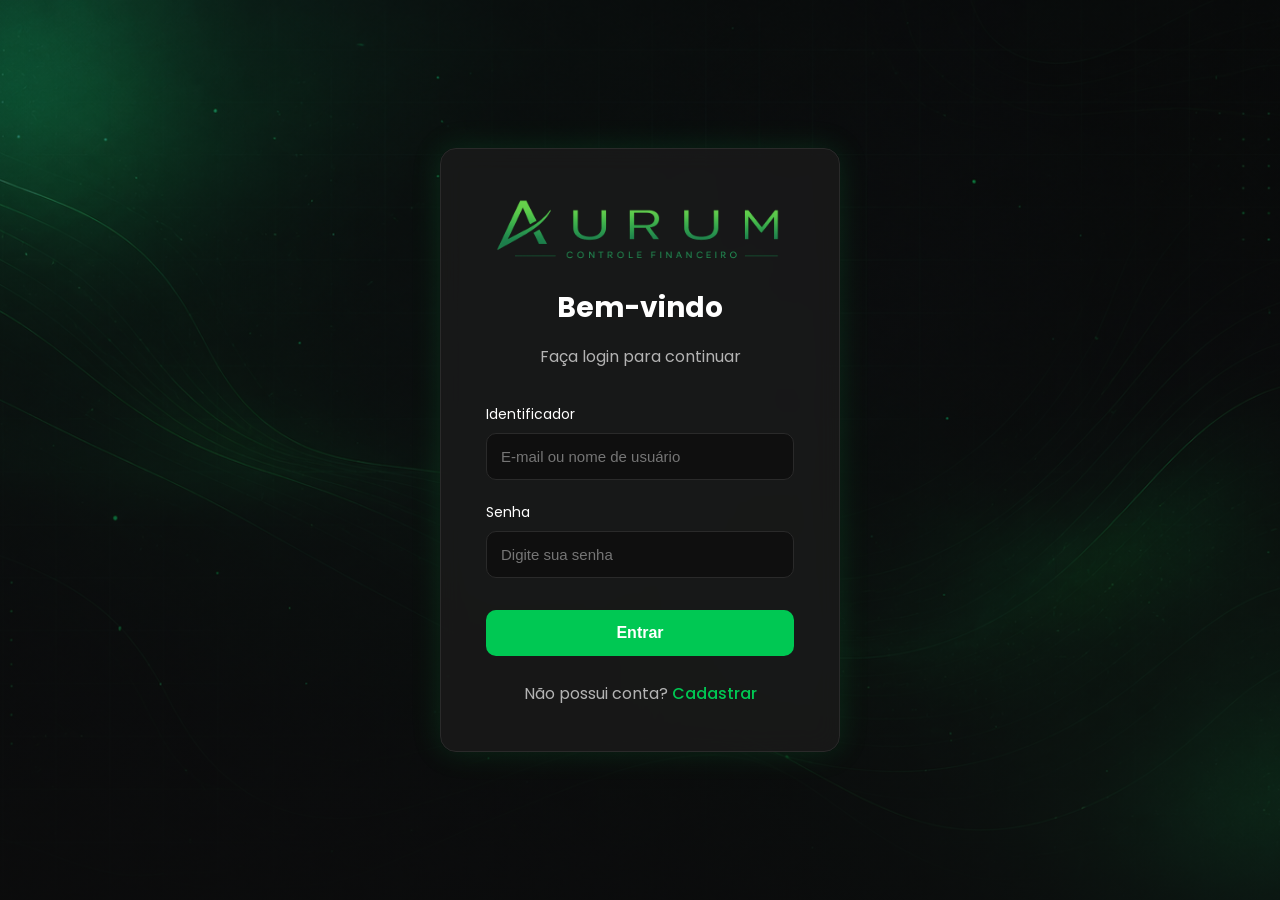
==== src/main/resources/static/index.html @ e4ad8be5 "feat: redesign das telas de login e cadastro" ====
<!DOCTYPE html>
<html lang="pt-BR">

<head>
    <meta charset="UTF-8">
    <meta name="viewport" content="width=device-width, initial-scale=1.0">
    <title>Aurum | Controle Financeiro</title>
    <link rel="icon" type="image/png" href="img/aurum-favicon.png">
    <link rel="stylesheet" href="css/login.css">
</head>

<body>
<div class="login-container">
    <div class="logo">
        <img
                src="img/aurum-logo.png"
                alt="Aurum"
                class="logo-img"
        >
    </div>
    <h1>Bem-vindo</h1>
    <p class="subtitulo">
        Faça login para continuar
    </p>
    <form>
        <div class="input-group">
            <label for="identificador">
                Identificador
            </label>
            <input
                    id="identificador"
                    name="identificador"
                    type="text"
                    placeholder="E-mail ou nome de usuário"
            >
        </div>
        <div class="input-group">
            <label for="senha">
                Senha
            </label>
            <input
                    id="senha"
                    name="senha"
                    type="password"
                    placeholder="Digite sua senha"
            >
        </div>
        <button type="submit">
            Entrar
        </button>
    </form>
    <div class="cadastro-link">
        Não possui conta?
        <a href="cadastro.html">
            Cadastrar
        </a>
    </div>
</div>

<script src="js/login.js"></script>

</body>

</html>
---- src/main/resources/static/css/login.css ----
@import url('https://fonts.googleapis.com/css2?family=Poppins:wght@300;400;500;600&display=swap');

/* RESET */
* {
    margin: 0;
    padding: 0;
    box-sizing: border-box;
}

/* BODY */
body {
    background:
            linear-gradient(rgba(15,15,15,0.50), rgba(15,15,15,0.70)),
            url("../img/background.png"),
            linear-gradient(rgba(255,255,255,0.02) 1px, transparent 1px),
            linear-gradient(90deg, rgba(255,255,255,0.02) 1px, transparent 1px);
    background-size:
            cover,
            cover,
            50px 50px,
            50px 50px;
    background-position:
            center,
            center,
            center,
            center;
    background-repeat:
            no-repeat,
            no-repeat,
            repeat,
            repeat;
    font-family: 'Poppins', sans-serif;
    color: white;
    display: flex;
    justify-content: center;
    align-items: center;
    min-height: 100vh;
    overflow: hidden;
    position: relative;
}

/* CONTAINER */
.login-container {
    position: relative;
    z-index: 10;
    overflow: hidden;
    background: rgba(26, 26, 26, 0.85);
    width: 400px;
    padding: 45px;
    border-radius: 16px;
    border: 1px solid #2A2A2A;
    backdrop-filter: blur(12px);
    box-shadow: 0 0 30px rgba(0, 200, 83, 0.15);
}

.logo {
    display: flex;
    justify-content: center;
    margin-top: -70px;
    margin-bottom: -50px;
}

.logo-img {
    width: 320px;
    height: auto;
    display: block;
}

h1 {
    font-size: 28px;
    margin-bottom: 15px;
    text-align: center;
}

.subtitulo {
    color: #B3B3B3;
    text-align: center;
    margin-bottom: 35px;
}

.input-group {
    display: flex;
    flex-direction: column;
    margin-bottom: 22px;
}

label {
    margin-bottom: 8px;
    font-size: 14px;
}

input {
    padding: 14px;
    background-color: #0F0F0F;
    border: 1px solid #2A2A2A;
    border-radius: 10px;
    color: white;
    font-size: 15px;
    transition: 0.3s;
}

input:focus {
    outline: none;
    border-color: #00C853;
    box-shadow: 0 0 10px rgba(0, 200, 83, 0.2);
}

button {
    width: 100%;
    padding: 14px;
    margin-top: 10px;
    background-color: #00C853;
    color: white;
    border: none;
    border-radius: 10px;
    font-size: 16px;
    font-weight: 600;
    cursor: pointer;
    transition: 0.3s;
}

button:hover {
    background-color: #5EFC82;
}

.cadastro-link {
    margin-top: 25px;
    text-align: center;
    color: #B3B3B3;
}

.cadastro-link a {
    color: #00C853;
    text-decoration: none;
    font-weight: 500;
}

.cadastro-link a:hover {
    color: #5EFC82;

}
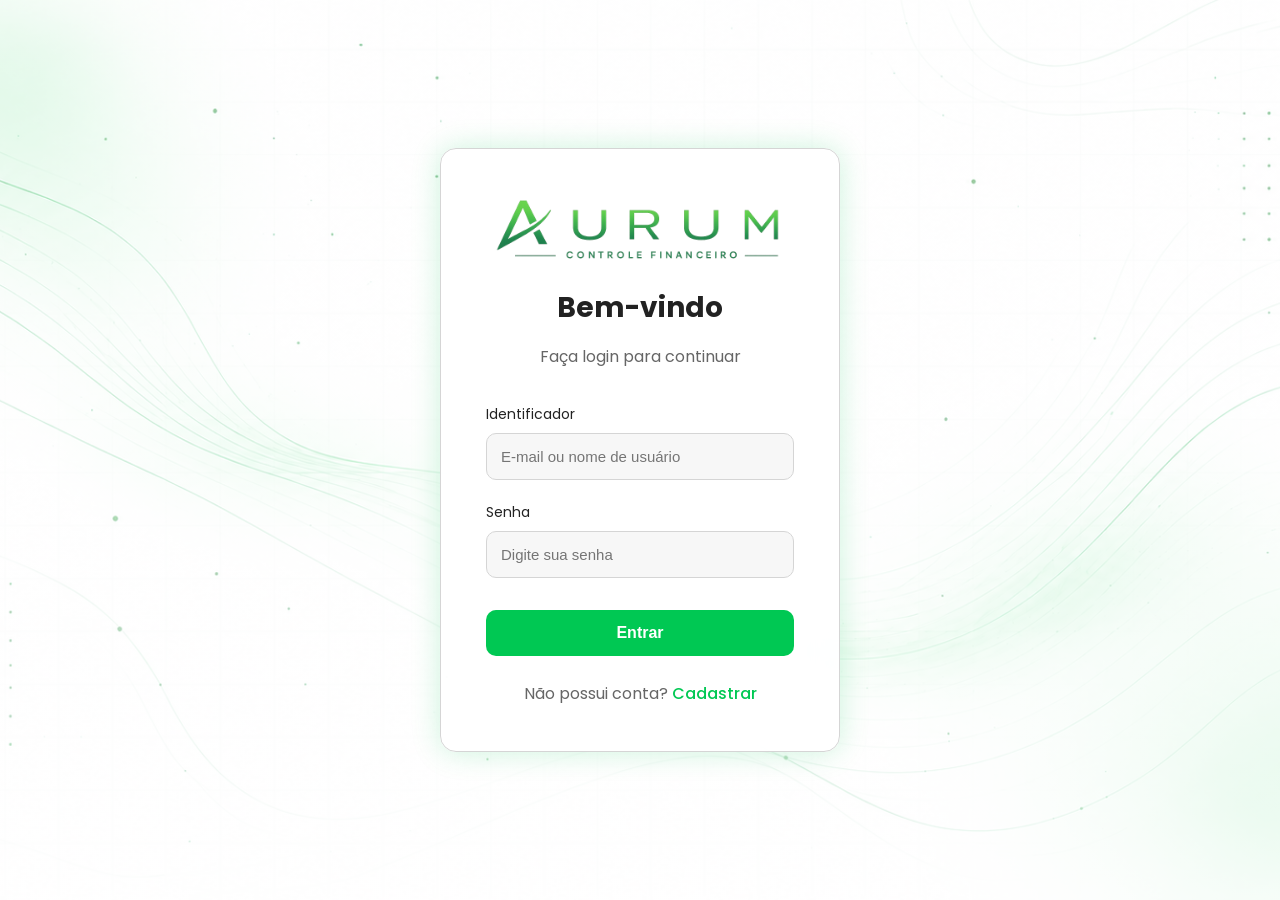
==== commit 34461a83: "feat: adiciona modo claro às páginas de login e cadastro" ====
--- a/src/main/resources/static/index.html
+++ b/src/main/resources/static/index.html
@@ -4,25 +4,26 @@
 <head>
     <meta charset="UTF-8">
     <meta name="viewport" content="width=device-width, initial-scale=1.0">
-    <title>Aurum | Controle Financeiro</title>
+    <title>Aurum | Login</title>
     <link rel="icon" type="image/png" href="img/aurum-favicon.png">
     <link rel="stylesheet" href="css/login.css">
 </head>
 
-<body>
+<body class="dark">
 <div class="login-container">
     <div class="logo">
         <img
                 src="img/aurum-logo.png"
                 alt="Aurum"
                 class="logo-img"
+                draggable="false"
         >
     </div>
     <h1>Bem-vindo</h1>
     <p class="subtitulo">
         Faça login para continuar
     </p>
-    <form>
+    <form id="login-form">
         <div class="input-group">
             <label for="identificador">
                 Identificador
@@ -49,6 +50,9 @@
             Entrar
         </button>
     </form>
+
+    <div id="mensagem"></div>
+
     <div class="cadastro-link">
         Não possui conta?
         <a href="cadastro.html">
@@ -57,6 +61,7 @@
     </div>
 </div>
 
+<script src="js/tema.js"></script>
 <script src="js/login.js"></script>
 
 </body>
--- a/src/main/resources/static/css/login.css
+++ b/src/main/resources/static/css/login.css
@@ -1,19 +1,47 @@
 @import url('https://fonts.googleapis.com/css2?family=Poppins:wght@300;400;500;600&display=swap');
 
-/* RESET */
 * {
     margin: 0;
     padding: 0;
     box-sizing: border-box;
 }
 
-/* BODY */
+:root{
+    --bg-overlay1: rgba(15,15,15,.50);
+    --bg-overlay2: rgba(15,15,15,.70);
+    --background-image: url("../img/background.png");
+    --grid: rgba(255,255,255,.02);
+    --texto: #FFFFFF;
+    --texto-secundario: #B3B3B3;
+    --container: rgba(26,26,26,.85);
+    --input: #0F0F0F;
+    --borda: #2A2A2A;
+    --verde: #00C853;
+    --verde-hover: #5EFC82;
+    --sombra: rgba(0,200,83,.15);
+}
+
+body.light{
+    --bg-overlay1: rgba(255,255,255,.55);
+    --bg-overlay2: rgba(255,255,255,.75);
+    --background-image: url("../img/backgroundclaro.png");
+    --grid: rgba(0,0,0,.05);
+    --texto: #222222;
+    --texto-secundario: #666666;
+    --container: rgba(255,255,255,.90);
+    --input: #F7F7F7;
+    --borda: #D5D5D5;
+    --verde: #00C853;
+    --verde-hover: #00A944;
+    --sombra: rgba(0,200,83,.20);
+}
+
 body {
     background:
-            linear-gradient(rgba(15,15,15,0.50), rgba(15,15,15,0.70)),
-            url("../img/background.png"),
-            linear-gradient(rgba(255,255,255,0.02) 1px, transparent 1px),
-            linear-gradient(90deg, rgba(255,255,255,0.02) 1px, transparent 1px);
+            linear-gradient(var(--bg-overlay1), var(--bg-overlay2)),
+            var(--background-image),
+            linear-gradient(var(--grid) 1px, transparent 1px),
+            linear-gradient(90deg, var(--grid) 1px, transparent 1px);
     background-size:
             cover,
             cover,
@@ -30,7 +58,7 @@
             repeat,
             repeat;
     font-family: 'Poppins', sans-serif;
-    color: white;
+    color: var(--texto);
     display: flex;
     justify-content: center;
     align-items: center;
@@ -39,18 +67,18 @@
     position: relative;
 }
 
-/* CONTAINER */
 .login-container {
     position: relative;
     z-index: 10;
-    overflow: hidden;
-    background: rgba(26, 26, 26, 0.85);
+    overflow-y: auto;
+    max-height: 85vh;
+    background: var(--container);
     width: 400px;
     padding: 45px;
     border-radius: 16px;
-    border: 1px solid #2A2A2A;
+    border: 1px solid var(--borda);
     backdrop-filter: blur(12px);
-    box-shadow: 0 0 30px rgba(0, 200, 83, 0.15);
+    box-shadow: 0 0 30px var(--sombra);
 }
 
 .logo {
@@ -73,7 +101,7 @@
 }
 
 .subtitulo {
-    color: #B3B3B3;
+    color: var(--texto-secundario);
     text-align: center;
     margin-bottom: 35px;
 }
@@ -91,17 +119,17 @@
 
 input {
     padding: 14px;
-    background-color: #0F0F0F;
-    border: 1px solid #2A2A2A;
+    background-color: var(--input);
+    border: 1px solid var(--borda);
     border-radius: 10px;
-    color: white;
+    color: var(--texto);
     font-size: 15px;
     transition: 0.3s;
 }
 
 input:focus {
     outline: none;
-    border-color: #00C853;
+    border-color: var(--verde);
     box-shadow: 0 0 10px rgba(0, 200, 83, 0.2);
 }
 
@@ -109,7 +137,7 @@
     width: 100%;
     padding: 14px;
     margin-top: 10px;
-    background-color: #00C853;
+    background-color: var(--verde);
     color: white;
     border: none;
     border-radius: 10px;
@@ -120,22 +148,55 @@
 }
 
 button:hover {
-    background-color: #5EFC82;
+    background-color: var(--verde-hover);
 }
 
 .cadastro-link {
     margin-top: 25px;
     text-align: center;
-    color: #B3B3B3;
+    color: var(--texto-secundario);
 }
 
 .cadastro-link a {
-    color: #00C853;
+    color: var(--verde);
     text-decoration: none;
     font-weight: 500;
 }
 
 .cadastro-link a:hover {
-    color: #5EFC82;
-
+    color: var(--verde-hover);
+}
+
+#mensagem {
+    width: 100%;
+    margin-top: 10px;
+    margin-bottom: 20px;
+    text-align: center;
+    font-size: 14px;
+    font-weight: bold;
+}
+
+img {
+    user-select: none;
+    -webkit-user-drag: none;
+}
+
+.login-container::-webkit-scrollbar {
+    width: 10px;
+}
+
+.login-container::-webkit-scrollbar-track {
+    background: transparent;
+    margin-top: 20px;
+    margin-bottom: 20px;
+}
+
+.login-container::-webkit-scrollbar-thumb {
+    background: var(--borda);
+    border-radius: 10px;
+    border: 3px solid var(--container);
+}
+
+.login-container::-webkit-scrollbar-thumb:hover {
+    background: var(--verde);
 }
